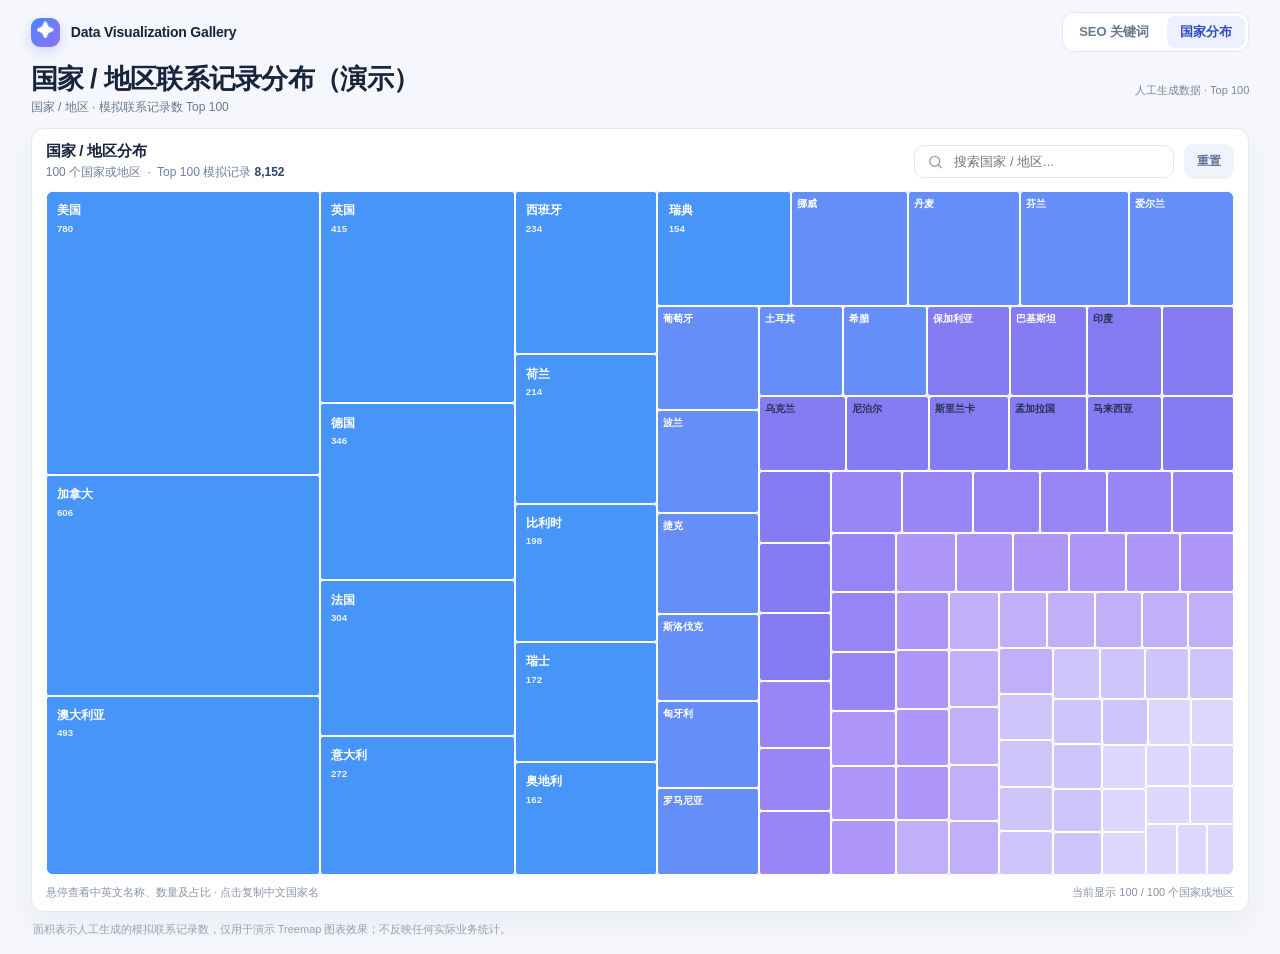
==== country-distribution/index.html @ 1b0484a5 "refactor: publish generic country treemap with synthetic demo data" ====
<!DOCTYPE html>
<html lang="zh-CN">
<head><meta charset="utf-8"><meta name="viewport" content="width=device-width,initial-scale=1"><meta name="color-scheme" content="light"><meta name="description" content="国家 / 地区联系记录分布（演示）矩形树图：中文展示 Top 100 国家，按模拟记录数计算面积。"><title>国家 / 地区联系记录分布（演示） | Data Visualization Gallery</title><link rel="stylesheet" href="css/style.css"></head>
<body><main class="site">
<nav class="nav" aria-label="主导航"><a class="brand" href="../index.html"><span class="brand-mark" aria-hidden="true">✦</span>Data Visualization Gallery</a><div class="nav-links"><a href="../seo-keywords/index.html">SEO 关键词</a><a href="index.html" aria-current="page">国家分布</a></div></nav>
<header class="intro"><div><h1>国家 / 地区联系记录分布（演示）</h1><p class="subtitle">国家 / 地区 · 模拟联系记录数 Top 100</p></div><span class="source">人工生成数据 · Top 100</span></header>
<section class="visual-panel" aria-label="国家 / 地区联系记录分布（演示）矩形树图"><div class="panel-head"><div class="panel-title"><h2>国家 / 地区分布</h2><p><span id="top-count">100</span> 个国家或地区 <span class="meta-separator">·</span> Top 100 模拟记录 <strong id="top-volume">—</strong></p></div><div class="controls"><label class="search-wrap"><svg width="17" height="17" viewBox="0 0 24 24" fill="none" stroke="currentColor" stroke-width="2" stroke-linecap="round" aria-hidden="true"><circle cx="11" cy="11" r="7"></circle><path d="m20 20-4-4"></path></svg><input id="keyword-search" class="search" type="search" placeholder="搜索国家 / 地区..." autocomplete="off" aria-label="搜索国家或地区（支持中英文）"></label><button id="reset-search" class="clear" type="button">重置</button></div></div>
<div id="treemap" class="treemap" role="group" aria-label="按模拟记录数计算面积的国家分布矩形树图"></div><div class="panel-foot"><span class="tip">悬停查看中英文名称、数量及占比 · 点击复制中文国家名</span><span id="visible-count">当前显示 100 / 100</span><span id="status" class="status" role="status" aria-live="polite"></span></div></section>
<p class="bottom-note">面积表示人工生成的模拟联系记录数，仅用于演示 Treemap 图表效果；不反映任何实际业务统计。</p>
</main><div class="tooltip" id="tooltip" role="tooltip" aria-hidden="true"><div class="tip-keyword" id="tip-keyword"></div><div class="tip-en" id="tip-en"></div><div class="tip-line"></div><div class="tip-stat"><span>联系人记录数</span><strong id="tip-volume"></strong></div><div class="tip-stat tip-share"><span>占演示总记录</span><strong id="tip-share"></strong></div></div>
<script src="data/countries.js"></script><script src="js/app.js"></script></body></html>
---- country-distribution/css/style.css ----
:root{color-scheme:light;--ink:#16243c;--muted:#687990;--line:#e4eaf3;--blue:#497bff;--page:#f5f7fc;--purple:#8872f4;--white:#fff;--shadow:0 12px 32px rgba(28,45,84,.05)}*{box-sizing:border-box}html{scroll-behavior:smooth}body{margin:0;font-family:Inter,-apple-system,BlinkMacSystemFont,"Segoe UI","Microsoft YaHei",sans-serif;background:var(--page);color:var(--ink);-webkit-font-smoothing:antialiased}button,input{font:inherit}a{color:inherit;text-decoration:none}.site{padding:24px clamp(16px,2.4vw,42px) 46px;width:100%;max-width:2100px;margin:0 auto}.nav{display:flex;align-items:center;justify-content:space-between;gap:16px;margin-bottom:28px;flex-wrap:wrap}.brand{display:flex;align-items:center;gap:11px;font-size:14px;font-weight:800;letter-spacing:-.2px}.brand-mark{width:35px;height:35px;background:linear-gradient(135deg,#4887fc,#9071f3);border-radius:11px;color:white;display:grid;place-items:center;font-size:20px;box-shadow:0 5px 13px #7d8cf148}.nav-links{display:flex;gap:5px;background:#fff;padding:5px;border:1px solid var(--line);border-radius:12px}.nav-links a{padding:9px 15px;border-radius:8px;font-weight:650;font-size:13px;color:var(--muted);transition:.15s}.nav-links a:hover,.nav-links a[aria-current=page]{color:#314dc2;background:#edf1ff}.intro{display:flex;align-items:end;justify-content:space-between;gap:20px;flex-wrap:wrap;margin-bottom:23px}.intro h1{font-size:clamp(28px,2.5vw,42px);line-height:1.14;letter-spacing:-1.25px;margin:0 0 10px;font-weight:810}.subtitle{color:var(--muted);font-size:14px;line-height:1.65;margin:0}.source{display:flex;gap:8px;align-items:center;white-space:nowrap;color:#77869e;font-size:12px}.visual-panel{border:1px solid var(--line);border-radius:16px;background:white;padding:21px 20px 20px;box-shadow:var(--shadow)}.panel-head{display:flex;align-items:center;justify-content:space-between;gap:16px;flex-wrap:wrap;margin-bottom:16px}.panel-title{display:flex;flex-direction:column;gap:5px}.panel-title h2{margin:0;font-size:17px;letter-spacing:-.2px}.panel-title p{margin:0;color:#8b97a9;font-size:12px}.controls{display:flex;align-items:center;flex-wrap:wrap;gap:10px}.search-wrap{position:relative}.search-wrap svg{position:absolute;left:13px;top:50%;transform:translateY(-50%);pointer-events:none;color:#95a1b4}.search{width:min(260px,70vw);padding:11px 12px 11px 39px;border:1px solid #dfe5f0;border-radius:10px;color:#23344d;outline:none;font-size:13px;background:#fff;transition:border-color .15s,box-shadow .15s}.search:focus{border-color:#8d9cf6;box-shadow:0 0 0 3px #8495f021}.clear{background:#f1f3fc;border:1px solid transparent;color:#62749b;border-radius:9px;padding:10px 13px;font-size:12px;font-weight:750;cursor:pointer}.clear:hover{background:#e6ebfe}.treemap{width:100%;height:clamp(560px,62vw,850px);position:relative;overflow:hidden;border-radius:9px;background:#eaf0fb;isolation:isolate;touch-action:pan-y}.tile{position:absolute;display:flex;flex-direction:column;align-items:flex-start;text-align:left;justify-content:flex-start;gap:4px;padding:clamp(6px,.8vw,14px);border:1.5px solid white;outline-offset:-4px;border-radius:3px;overflow:hidden;cursor:pointer;transition:filter .16s,opacity .16s;min-width:0;min-height:0}.tile:hover,.tile:focus-visible{filter:brightness(1.075);z-index:2;outline:2px solid white}.tile-title{font-weight:780;font-size:clamp(10px,.95vw,15px);line-height:1.35;display:-webkit-box;-webkit-line-clamp:2;-webkit-box-orient:vertical;overflow:hidden;overflow-wrap:anywhere;max-width:100%;pointer-events:none}.tile-value{font-size:clamp(9px,.76vw,12px);font-weight:570;opacity:.88;pointer-events:none}.tile.tiny{padding:0}.tile.small{padding:5px}.tile.small .tile-title{font-size:10px;-webkit-line-clamp:1}.tile.small .tile-value{display:none}.tile.tiny>*{display:none}.tooltip{position:fixed;z-index:1000;max-width:min(330px,calc(100vw - 24px));min-width:220px;pointer-events:none;background:#fff;color:#1d2941;border:1px solid #dfe6f1;border-radius:12px;padding:15px 17px;box-shadow:0 16px 45px #12214a35;opacity:0;transform:translateY(5px);transition:opacity .1s,transform .1s}.tooltip.visible{opacity:1;transform:translateY(0)}.tip-keyword{font-size:15px;line-height:1.4;font-weight:780;overflow-wrap:anywhere}.tip-line{height:1px;background:#e7edf5;margin:11px 0}.tip-stat{display:flex;align-items:baseline;justify-content:space-between;gap:12px;color:#718098;font-size:12px}.tip-stat strong{font-size:18px;color:#182844;font-variant-numeric:tabular-nums}.panel-foot{display:flex;align-items:center;justify-content:space-between;gap:12px;flex-wrap:wrap;margin-top:14px;color:#8794a8;font-size:12px}.panel-foot .tip{display:flex;align-items:center;gap:7px}.status{color:#6377a0;font-weight:650}.empty{height:100%;display:grid;place-items:center;text-align:center;color:#63738e;font-size:14px;padding:20px}.bottom-note{font-size:12px;color:#96a1b3;margin:18px 3px 0;line-height:1.7}.bottom-note strong{color:#687990}.footer{display:flex;justify-content:space-between;gap:16px;flex-wrap:wrap;padding:25px 2px 0;font-size:12px;color:#99a5b5}.home-hero{max-width:760px;padding:45px 0 34px}.home-hero h1{font-size:clamp(36px,4vw,60px);letter-spacing:-2.5px;line-height:1.06;margin:0 0 18px}.home-hero p{color:var(--muted);line-height:1.7;font-size:15px}.home-grid{display:grid;grid-template-columns:1fr 1fr;gap:18px}.home-card{background:white;border:1px solid var(--line);border-radius:18px;padding:27px;min-height:250px;display:flex;flex-direction:column;justify-content:space-between;box-shadow:var(--shadow);transition:transform .15s,box-shadow .15s}.home-card:hover{transform:translateY(-3px);box-shadow:0 18px 32px #27395c12}.card-overline{font-size:11px;letter-spacing:1.5px;font-weight:750;color:#7682a1;text-transform:uppercase}.home-card h2{font-size:clamp(22px,2.4vw,32px);margin:13px 0 9px}.home-card p{color:var(--muted);margin:0;font-size:13px}.home-card .card-bottom{display:flex;align-items:end;justify-content:space-between;margin-top:35px}.home-card .card-bottom strong{display:block;font-size:25px;margin-bottom:4px;letter-spacing:-.7px}.home-card .card-bottom span{font-size:12px;color:#8d9bb0}.arrow{background:#edf1ff;color:#5a70df;width:40px;height:40px;display:grid;place-items:center;border-radius:11px;font-size:22px}@media(max-width:820px){.site{padding:18px 16px 32px}.nav{margin-bottom:25px}.intro{align-items:start}.visual-panel{padding:11px}.treemap{height:980px}.tile{padding:5px}.tile-title{font-size:10px}.tile-value{font-size:9px}.panel-foot{font-size:11px}.home-hero{padding:35px 0 24px}.home-hero h1{font-size:36px;letter-spacing:-1.4px}.home-card{min-height:210px}}

/* v1.1 — Chart-first layout. Shared by decking.html and cladding.html. */
.site{padding-top:12px;padding-bottom:16px;max-width:none}
.nav{margin-bottom:12px}
.brand-mark{width:29px;height:29px;border-radius:9px;font-size:17px}
.nav-links{padding:3px}.nav-links a{padding:7px 13px}
.intro{margin-bottom:12px;align-items:center;gap:10px}
.intro h1{font-size:clamp(23px,2.1vw,32px);letter-spacing:-.7px;margin:0 0 4px}
.subtitle{font-size:12px;line-height:1.45}
.source{font-size:11px}
.visual-panel{padding:13px 14px 10px;border-radius:13px}
.panel-head{margin-bottom:10px;gap:10px}
.panel-title{gap:3px}.panel-title h2{font-size:15px}
.panel-title p{font-size:12px;color:#70809a}.panel-title p strong{color:#30456a;font-weight:750}
.meta-separator{margin:0 3px}
.search{padding-top:8px;padding-bottom:8px}.clear{padding:8px 12px}
.treemap{height:clamp(590px,76vh,990px)}
.panel-foot{margin-top:8px;font-size:11px;min-height:18px}
.status:empty{display:none}
.bottom-note{font-size:11px;margin:9px 2px 0;line-height:1.5}
@media(max-width:820px){.site{padding:12px 12px 20px}.nav{margin-bottom:12px}.intro{margin-bottom:12px}.visual-panel{padding:10px}.treemap{height:clamp(600px,72vh,880px)}.panel-head{align-items:center}.controls{width:auto}.search-wrap{width:auto;flex:auto}.search{width:min(260px,45vw)}}
@media(max-width:520px){.site{padding:10px 9px 14px}.nav{margin-bottom:12px}.brand{font-size:12px;gap:6px}.brand-mark{width:26px;height:26px}.nav-links a{font-size:11px;padding:7px 8px}.intro h1{font-size:23px}.subtitle{font-size:11px}.source{font-size:10px}.visual-panel{padding:8px}.panel-head{align-items:stretch}.panel-title h2{font-size:14px}.controls{width:100%}.search-wrap{width:auto;flex:1}.search{width:100%}.treemap{height:clamp(580px,74vh,800px)}.panel-foot{font-size:10px}.bottom-note{font-size:10px}}

/* Tidio independent case */
.tile-title{overflow-wrap:break-word}.tip-en{color:#7788a0;font-size:12px;margin-top:3px}.tip-share{margin-top:7px}
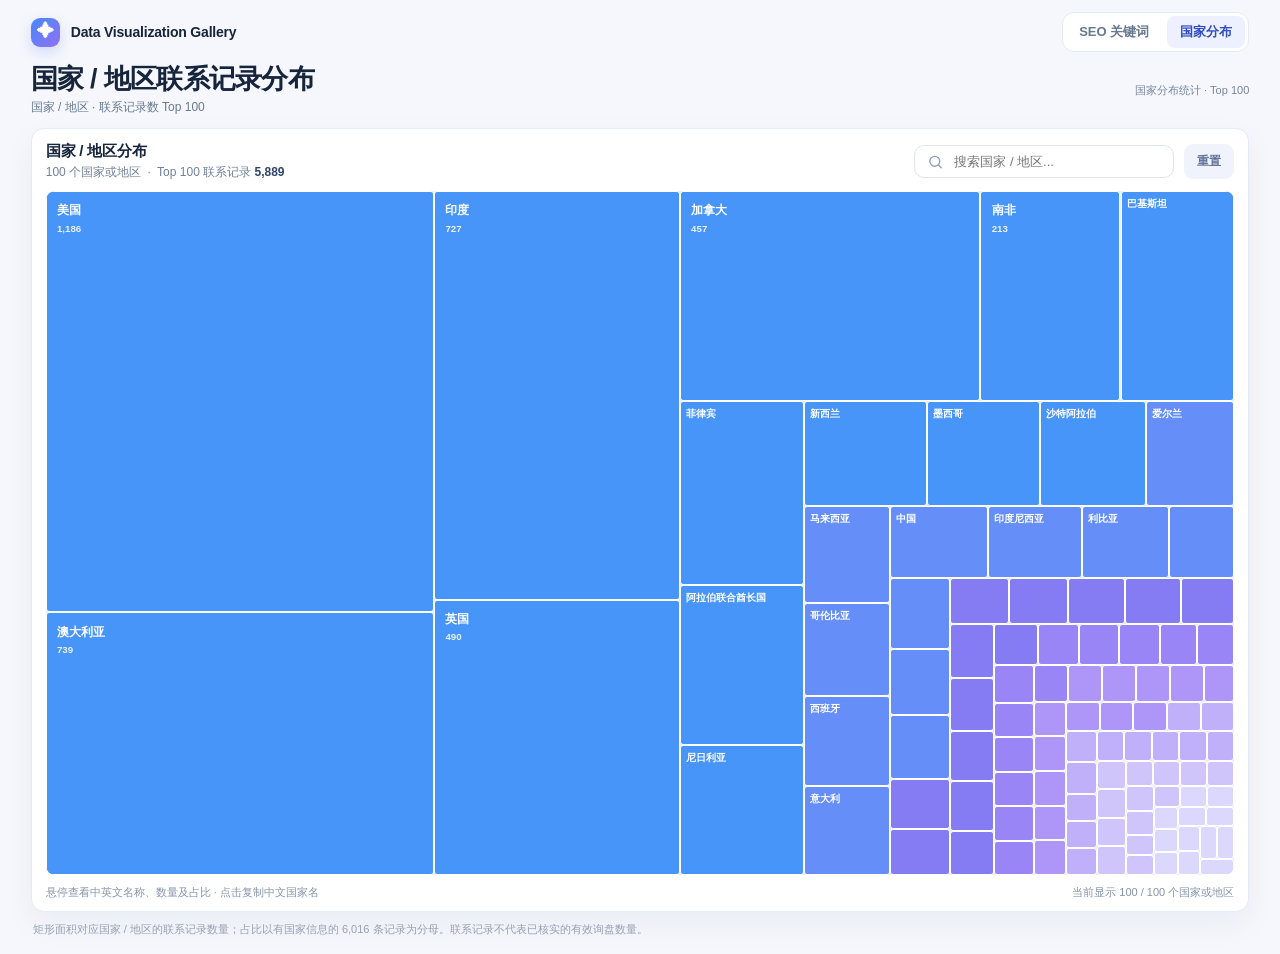
==== commit 836fcaf9: "fix: restore real country distribution summary and correct copy" ====
--- a/country-distribution/index.html
+++ b/country-distribution/index.html
@@ -1,11 +1,11 @@
 <!DOCTYPE html>
 <html lang="zh-CN">
-<head><meta charset="utf-8"><meta name="viewport" content="width=device-width,initial-scale=1"><meta name="color-scheme" content="light"><meta name="description" content="国家 / 地区联系记录分布（演示）矩形树图：中文展示 Top 100 国家，按模拟记录数计算面积。"><title>国家 / 地区联系记录分布（演示） | Data Visualization Gallery</title><link rel="stylesheet" href="css/style.css"></head>
+<head><meta charset="utf-8"><meta name="viewport" content="width=device-width,initial-scale=1"><meta name="color-scheme" content="light"><meta name="description" content="国家 / 地区联系记录分布矩形树图：中文展示 Top 100 国家，按联系记录数计算面积。"><title>国家 / 地区联系记录分布 | Data Visualization Gallery</title><link rel="stylesheet" href="css/style.css"></head>
 <body><main class="site">
 <nav class="nav" aria-label="主导航"><a class="brand" href="../index.html"><span class="brand-mark" aria-hidden="true">✦</span>Data Visualization Gallery</a><div class="nav-links"><a href="../seo-keywords/index.html">SEO 关键词</a><a href="index.html" aria-current="page">国家分布</a></div></nav>
-<header class="intro"><div><h1>国家 / 地区联系记录分布（演示）</h1><p class="subtitle">国家 / 地区 · 模拟联系记录数 Top 100</p></div><span class="source">人工生成数据 · Top 100</span></header>
-<section class="visual-panel" aria-label="国家 / 地区联系记录分布（演示）矩形树图"><div class="panel-head"><div class="panel-title"><h2>国家 / 地区分布</h2><p><span id="top-count">100</span> 个国家或地区 <span class="meta-separator">·</span> Top 100 模拟记录 <strong id="top-volume">—</strong></p></div><div class="controls"><label class="search-wrap"><svg width="17" height="17" viewBox="0 0 24 24" fill="none" stroke="currentColor" stroke-width="2" stroke-linecap="round" aria-hidden="true"><circle cx="11" cy="11" r="7"></circle><path d="m20 20-4-4"></path></svg><input id="keyword-search" class="search" type="search" placeholder="搜索国家 / 地区..." autocomplete="off" aria-label="搜索国家或地区（支持中英文）"></label><button id="reset-search" class="clear" type="button">重置</button></div></div>
-<div id="treemap" class="treemap" role="group" aria-label="按模拟记录数计算面积的国家分布矩形树图"></div><div class="panel-foot"><span class="tip">悬停查看中英文名称、数量及占比 · 点击复制中文国家名</span><span id="visible-count">当前显示 100 / 100</span><span id="status" class="status" role="status" aria-live="polite"></span></div></section>
-<p class="bottom-note">面积表示人工生成的模拟联系记录数，仅用于演示 Treemap 图表效果；不反映任何实际业务统计。</p>
-</main><div class="tooltip" id="tooltip" role="tooltip" aria-hidden="true"><div class="tip-keyword" id="tip-keyword"></div><div class="tip-en" id="tip-en"></div><div class="tip-line"></div><div class="tip-stat"><span>联系人记录数</span><strong id="tip-volume"></strong></div><div class="tip-stat tip-share"><span>占演示总记录</span><strong id="tip-share"></strong></div></div>
+<header class="intro"><div><h1>国家 / 地区联系记录分布</h1><p class="subtitle">国家 / 地区 · 联系记录数 Top 100</p></div><span class="source">国家分布统计 · Top 100</span></header>
+<section class="visual-panel" aria-label="国家 / 地区联系记录分布矩形树图"><div class="panel-head"><div class="panel-title"><h2>国家 / 地区分布</h2><p><span id="top-count">100</span> 个国家或地区 <span class="meta-separator">·</span> Top 100 联系记录 <strong id="top-volume">—</strong></p></div><div class="controls"><label class="search-wrap"><svg width="17" height="17" viewBox="0 0 24 24" fill="none" stroke="currentColor" stroke-width="2" stroke-linecap="round" aria-hidden="true"><circle cx="11" cy="11" r="7"></circle><path d="m20 20-4-4"></path></svg><input id="keyword-search" class="search" type="search" placeholder="搜索国家 / 地区..." autocomplete="off" aria-label="搜索国家或地区（支持中英文）"></label><button id="reset-search" class="clear" type="button">重置</button></div></div>
+<div id="treemap" class="treemap" role="group" aria-label="按联系记录数计算面积的国家分布矩形树图"></div><div class="panel-foot"><span class="tip">悬停查看中英文名称、数量及占比 · 点击复制中文国家名</span><span id="visible-count">当前显示 100 / 100</span><span id="status" class="status" role="status" aria-live="polite"></span></div></section>
+<p class="bottom-note">矩形面积对应国家 / 地区的联系记录数量；占比以有国家信息的 6,016 条记录为分母。联系记录不代表已核实的有效询盘数量。</p>
+</main><div class="tooltip" id="tooltip" role="tooltip" aria-hidden="true"><div class="tip-keyword" id="tip-keyword"></div><div class="tip-en" id="tip-en"></div><div class="tip-line"></div><div class="tip-stat"><span>联系人记录数</span><strong id="tip-volume"></strong></div><div class="tip-stat tip-share"><span>占有国家信息的记录</span><strong id="tip-share"></strong></div></div>
 <script src="data/countries.js"></script><script src="js/app.js"></script></body></html>
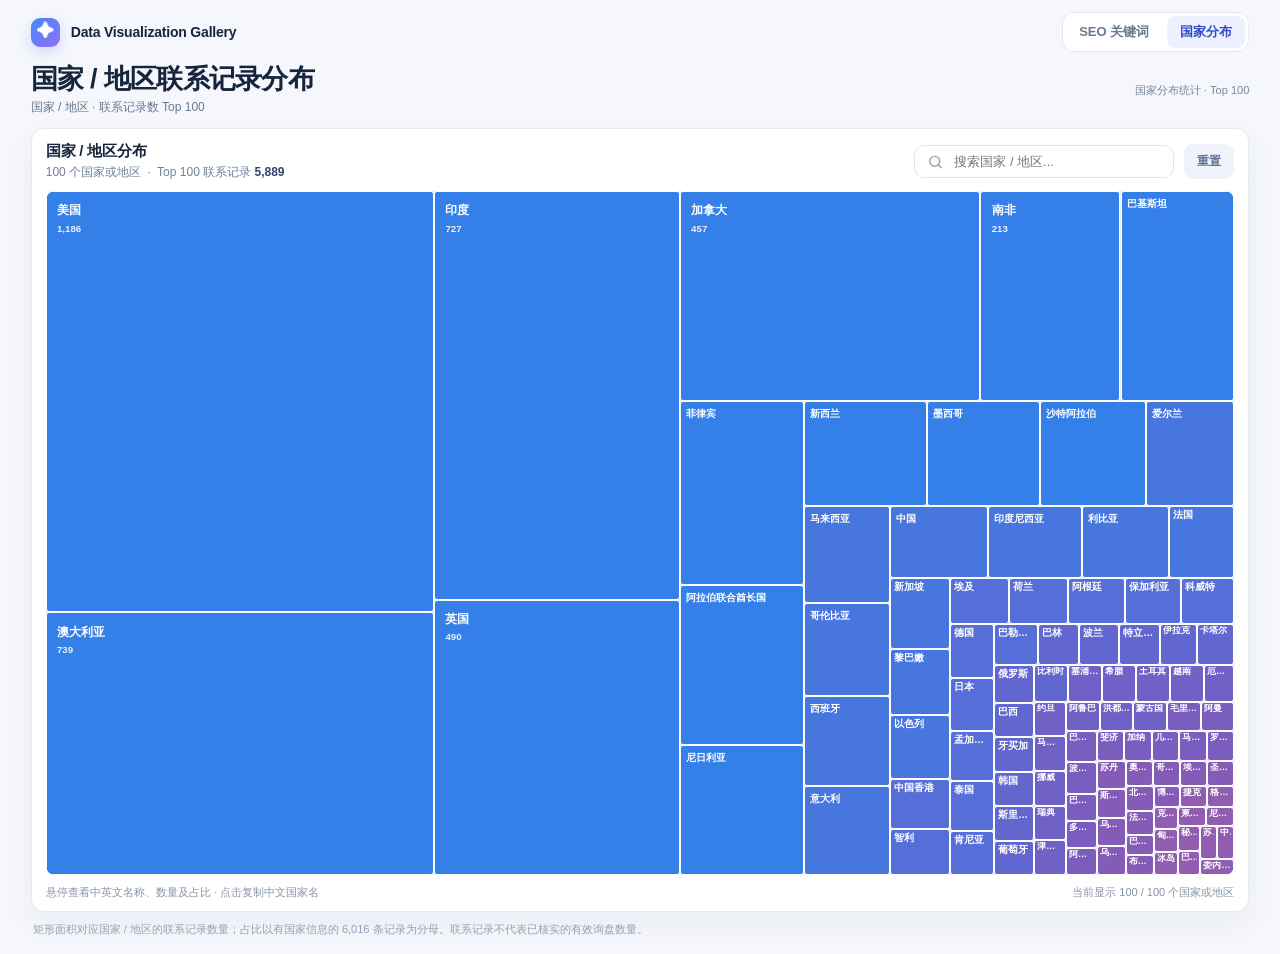
==== commit 5aafeb2d: "fix: version country chart assets to avoid stale browser cache" ====
--- a/country-distribution/index.html
+++ b/country-distribution/index.html
@@ -1,6 +1,6 @@
 <!DOCTYPE html>
 <html lang="zh-CN">
-<head><meta charset="utf-8"><meta name="viewport" content="width=device-width,initial-scale=1"><meta name="color-scheme" content="light"><meta name="description" content="国家 / 地区联系记录分布矩形树图：中文展示 Top 100 国家，按联系记录数计算面积。"><title>国家 / 地区联系记录分布 | Data Visualization Gallery</title><link rel="stylesheet" href="css/style.css"></head>
+<head><meta charset="utf-8"><meta name="viewport" content="width=device-width,initial-scale=1"><meta name="color-scheme" content="light"><meta name="description" content="国家 / 地区联系记录分布矩形树图：中文展示 Top 100 国家，按联系记录数计算面积。"><title>国家 / 地区联系记录分布 | Data Visualization Gallery</title><link rel="stylesheet" href="css/style.css?v=20261106-2"></head>
 <body><main class="site">
 <nav class="nav" aria-label="主导航"><a class="brand" href="../index.html"><span class="brand-mark" aria-hidden="true">✦</span>Data Visualization Gallery</a><div class="nav-links"><a href="../seo-keywords/index.html">SEO 关键词</a><a href="index.html" aria-current="page">国家分布</a></div></nav>
 <header class="intro"><div><h1>国家 / 地区联系记录分布</h1><p class="subtitle">国家 / 地区 · 联系记录数 Top 100</p></div><span class="source">国家分布统计 · Top 100</span></header>
@@ -8,4 +8,4 @@
 <div id="treemap" class="treemap" role="group" aria-label="按联系记录数计算面积的国家分布矩形树图"></div><div class="panel-foot"><span class="tip">悬停查看中英文名称、数量及占比 · 点击复制中文国家名</span><span id="visible-count">当前显示 100 / 100</span><span id="status" class="status" role="status" aria-live="polite"></span></div></section>
 <p class="bottom-note">矩形面积对应国家 / 地区的联系记录数量；占比以有国家信息的 6,016 条记录为分母。联系记录不代表已核实的有效询盘数量。</p>
 </main><div class="tooltip" id="tooltip" role="tooltip" aria-hidden="true"><div class="tip-keyword" id="tip-keyword"></div><div class="tip-en" id="tip-en"></div><div class="tip-line"></div><div class="tip-stat"><span>联系人记录数</span><strong id="tip-volume"></strong></div><div class="tip-stat tip-share"><span>占有国家信息的记录</span><strong id="tip-share"></strong></div></div>
-<script src="data/countries.js"></script><script src="js/app.js"></script></body></html>+<script src="data/countries.js"></script><script src="js/app.js?v=20261106-2"></script></body></html>
--- a/country-distribution/css/style.css
+++ b/country-distribution/css/style.css
@@ -22,5 +22,17 @@
 @media(max-width:820px){.site{padding:12px 12px 20px}.nav{margin-bottom:12px}.intro{margin-bottom:12px}.visual-panel{padding:10px}.treemap{height:clamp(600px,72vh,880px)}.panel-head{align-items:center}.controls{width:auto}.search-wrap{width:auto;flex:auto}.search{width:min(260px,45vw)}}
 @media(max-width:520px){.site{padding:10px 9px 14px}.nav{margin-bottom:12px}.brand{font-size:12px;gap:6px}.brand-mark{width:26px;height:26px}.nav-links a{font-size:11px;padding:7px 8px}.intro h1{font-size:23px}.subtitle{font-size:11px}.source{font-size:10px}.visual-panel{padding:8px}.panel-head{align-items:stretch}.panel-title h2{font-size:14px}.controls{width:100%}.search-wrap{width:auto;flex:1}.search{width:100%}.treemap{height:clamp(580px,74vh,800px)}.panel-foot{font-size:10px}.bottom-note{font-size:10px}}
 
-/* Tidio independent case */
+/* Country distribution case */
 .tile-title{overflow-wrap:break-word}.tip-en{color:#7788a0;font-size:12px;margin-top:3px}.tip-share{margin-top:7px}
+
+/* Small country tiles: keep labels visible when geometry allows. */
+.tile.tiny{padding:2px 3px;gap:0}
+.tile.tiny .tile-title{display:block;font-size:10px;line-height:1.2;font-weight:750;white-space:nowrap;overflow:hidden;text-overflow:ellipsis;-webkit-line-clamp:unset;max-width:100%}
+.tile.tiny .tile-value{display:none}
+.tile.micro{padding:1px 2px}
+.tile.micro .tile-title{font-size:9px;line-height:1.1}
+.tile.unlabeled>*{display:none}
+@media(max-width:520px){.tile.tiny .tile-title{font-size:9px}.tile.micro .tile-title{font-size:8px}}
+
+/* Consistent white lettering on every country tile. */
+.treemap .tile,.treemap .tile .tile-title,.treemap .tile .tile-value{color:#fff}
